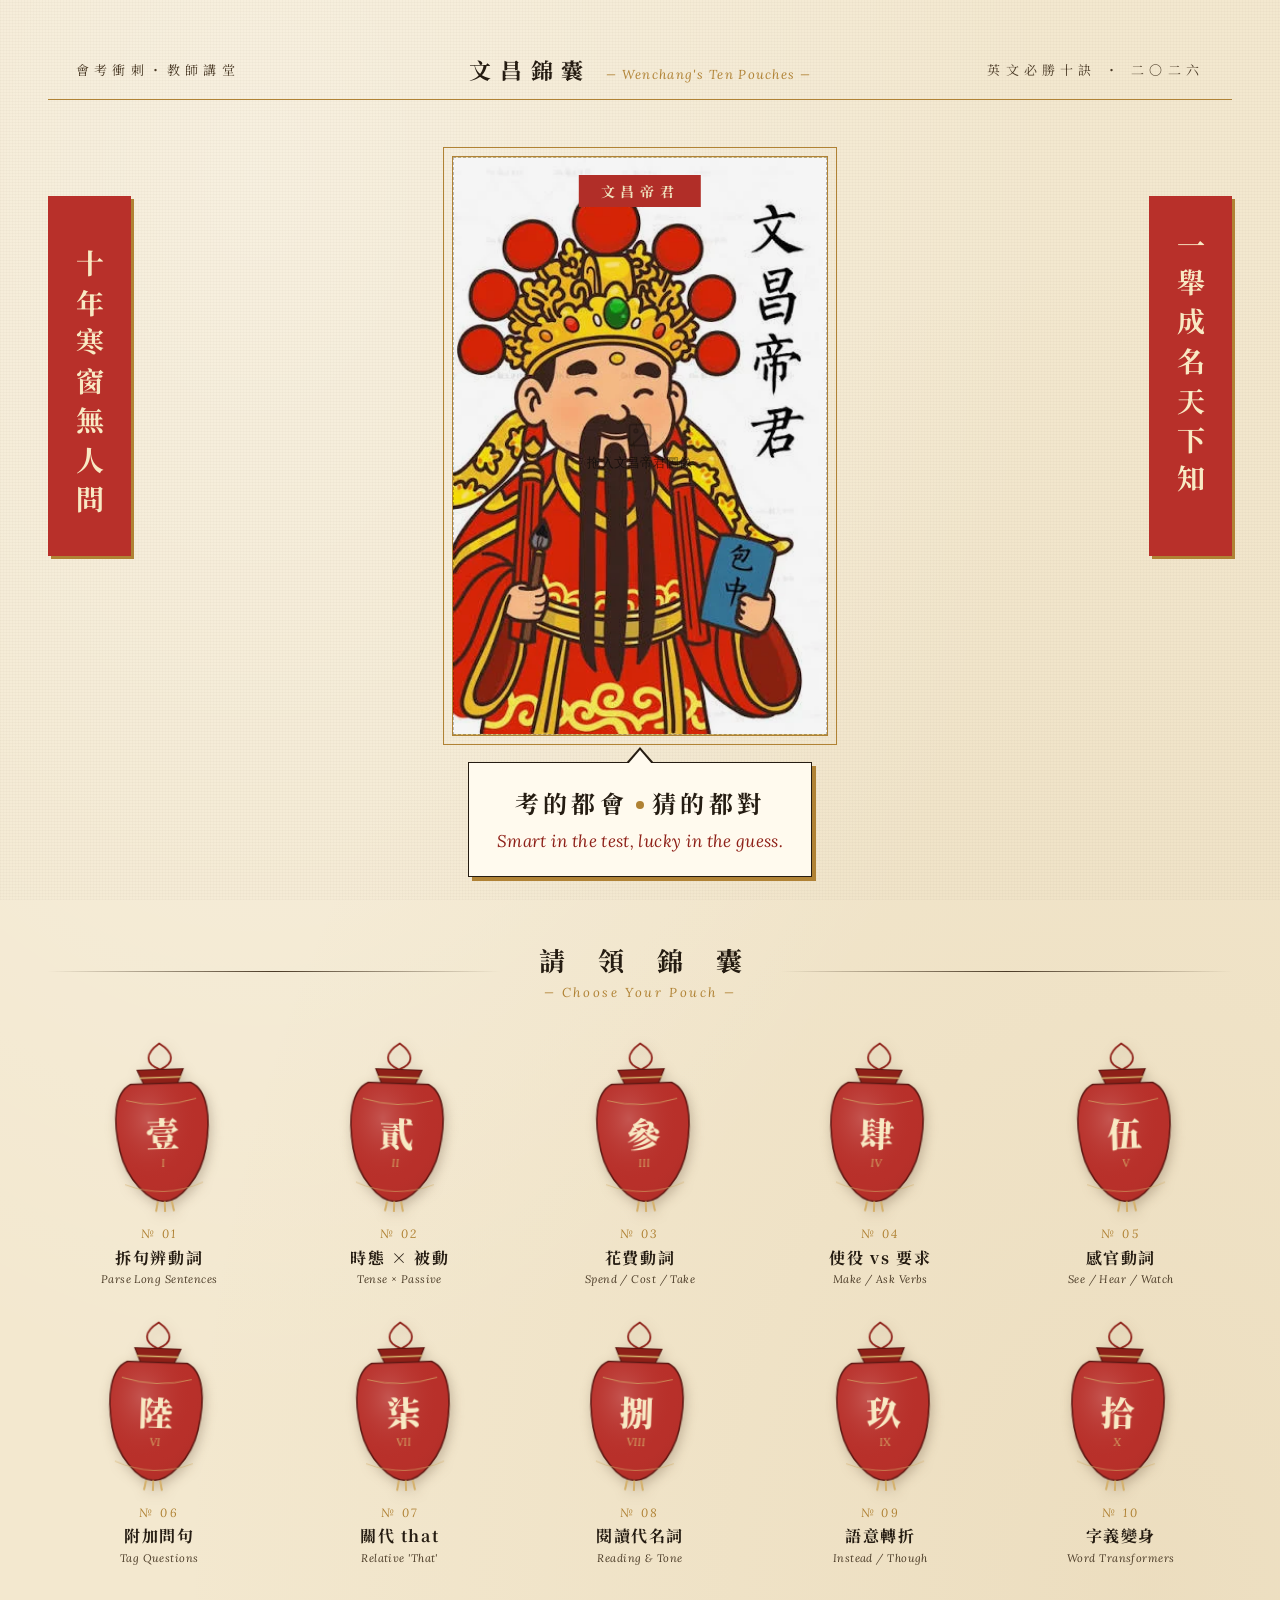
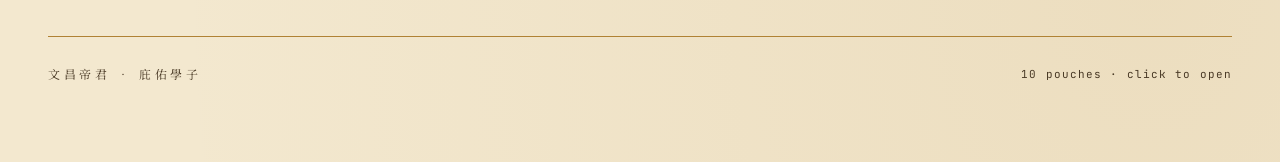
==== index.html @ 75e2dc9c "Add files via upload" ====
<!DOCTYPE html>
<html lang="zh-Hant">
<head>
<meta charset="UTF-8">
<title>文昌錦囊・會考英文必勝十訣</title>
<meta name="viewport" content="width=device-width,initial-scale=1">
<link rel="preconnect" href="https://fonts.googleapis.com">
<link rel="preconnect" href="https://fonts.gstatic.com" crossorigin>
<link href="https://fonts.googleapis.com/css2?family=Noto+Serif+TC:wght@400;600;700;900&family=Lora:ital,wght@0,400;0,600;1,400;1,600&family=JetBrains+Mono:wght@400;600&display=swap" rel="stylesheet">
<link rel="stylesheet" href="styles.css">
<link rel="preload" href="deity-preload.webp" as="image">
<link rel="preload" href=".image-slots.state.json" as="fetch" crossorigin="anonymous">
<script src="image-slot.js"></script>
<style>
  body { overflow-x: hidden; }
  .page {
    position: relative;
    z-index: 1;
    max-width: 1320px;
    margin: 0 auto;
    padding: 40px 48px 80px;
  }

  /* 頂部橫額 */
  .topbar {
    display: grid;
    grid-template-columns: 1fr auto 1fr;
    align-items: center;
    gap: 24px;
    padding: 14px 28px;
    border-bottom: 1px solid var(--gold);
    margin-bottom: 56px;
  }
  .topbar .side {
    font-family: "Noto Serif TC", serif;
    font-size: 13px;
    letter-spacing: 0.4em;
    color: var(--ink-soft);
  }
  .topbar .side.right { text-align: right; }
  .topbar .brand {
    display: inline-flex;
    align-items: baseline;
    gap: 14px;
    color: var(--ink);
  }
  .topbar .brand .cn {
    font-family: "Noto Serif TC", serif;
    font-weight: 700;
    font-size: 22px;
    letter-spacing: 0.4em;
  }
  .topbar .brand .en {
    font-family: "Lora", serif;
    font-style: italic;
    font-size: 13px;
    color: var(--gold);
    letter-spacing: 0.1em;
  }

  /* Hero 區 */
  .hero {
    display: grid;
    grid-template-columns: 1fr 1.05fr 1fr;
    gap: 32px;
    align-items: end;
    margin-bottom: 64px;
  }
  .hero-side {
    align-self: stretch;
    display: flex;
    flex-direction: column;
    gap: 16px;
    padding-top: 40px;
  }
  .hero-side.left {
    align-items: flex-end;
    text-align: right;
  }
  .couplet {
    font-family: "Noto Serif TC", serif;
    font-weight: 700;
    font-size: 28px;
    line-height: 1.9;
    color: var(--ink);
    letter-spacing: 0.4em;
    writing-mode: vertical-rl;
    text-orientation: upright;
    border: 1px solid var(--vermilion);
    background: var(--vermilion);
    color: #f8e9c4;
    padding: 32px 14px;
    box-shadow: 3px 3px 0 var(--gold);
    height: 360px;
  }
  .couplet.left  { margin-right: auto; }
  .couplet.right { margin-left: auto; }

  /* 中央：文昌帝君 */
  .deity-wrap {
    display: flex;
    flex-direction: column;
    align-items: center;
    gap: 26px;
  }
  .deity-frame {
    /* 預設比例：載入圖片後由 JS 依實際長寬比覆蓋 */
    width: 380px;
    height: 460px;
    max-width: 460px;
    max-height: 580px;
    border: 1px solid var(--gold);
    outline: 1px solid var(--gold);
    outline-offset: 8px;
    background:
      radial-gradient(ellipse at 50% 30%, rgba(255,236,180,0.6), transparent 70%),
      linear-gradient(180deg, #fbecc1 0%, #e8c97b 100%);
    position: relative;
    overflow: hidden;
  }
  .deity-frame image-slot {
    width: 100%;
    height: 100%;
    position: relative;
    z-index: 2;
  }
  .deity-frame .deity-static {
    position: absolute;
    inset: 0;
    width: 100%;
    height: 100%;
    object-fit: contain;
    z-index: 1;
    pointer-events: none;
  }
  .deity-frame .corner {
    position: absolute;
    width: 28px; height: 28px;
    border: 2px solid var(--vermilion);
  }
  .deity-frame .corner.tl { top: 8px; left: 8px; border-right: 0; border-bottom: 0; }
  .deity-frame .corner.tr { top: 8px; right: 8px; border-left: 0; border-bottom: 0; }
  .deity-frame .corner.bl { bottom: 8px; left: 8px; border-right: 0; border-top: 0; }
  .deity-frame .corner.br { bottom: 8px; right: 8px; border-left: 0; border-top: 0; }
  .deity-frame .top-tag {
    position: absolute;
    top: 18px; left: 50%;
    transform: translateX(-50%);
    background: var(--vermilion);
    color: #f8e9c4;
    padding: 6px 22px;
    font-family: "Noto Serif TC", serif;
    font-weight: 700;
    letter-spacing: 0.4em;
    font-size: 14px;
    z-index: 2;
  }

  /* 對話框 */
  .bubble {
    position: relative;
    background: #fffaee;
    border: 1.5px solid var(--ink);
    padding: 22px 28px 24px;
    max-width: 460px;
    box-shadow: 4px 4px 0 var(--gold);
  }
  .bubble::before {
    content: "";
    position: absolute;
    top: -16px; left: 50%;
    transform: translateX(-50%);
    width: 0; height: 0;
    border-left: 14px solid transparent;
    border-right: 14px solid transparent;
    border-bottom: 16px solid var(--ink);
  }
  .bubble::after {
    content: "";
    position: absolute;
    top: -13px; left: 50%;
    transform: translateX(-50%);
    width: 0; height: 0;
    border-left: 12px solid transparent;
    border-right: 12px solid transparent;
    border-bottom: 14px solid #fffaee;
  }
  .bubble .cn {
    font-family: "Noto Serif TC", serif;
    font-weight: 700;
    font-size: 24px;
    letter-spacing: 0.18em;
    color: var(--ink);
    margin: 0 0 10px;
    text-align: center;
  }
  .bubble .en {
    font-family: "Lora", serif;
    font-style: italic;
    font-size: 17px;
    color: var(--vermilion-deep);
    text-align: center;
    margin: 0;
    letter-spacing: 0.02em;
  }
  .bubble .punct {
    display: inline-block;
    width: 8px; height: 8px;
    background: var(--gold);
    margin: 0 8px;
    transform: translateY(-4px);
    border-radius: 50%;
  }

  /* 中段 SECTION 標題 */
  .section-head {
    display: grid;
    grid-template-columns: 1fr auto 1fr;
    align-items: center;
    gap: 26px;
    margin: 40px 0 36px;
  }
  .section-head .rule {
    height: 1px;
    background: linear-gradient(90deg, transparent, var(--ink-soft), transparent);
  }
  .section-head .label {
    display: inline-flex;
    flex-direction: column;
    align-items: center;
    gap: 6px;
  }
  .section-head .label .cn {
    font-family: "Noto Serif TC", serif;
    font-weight: 700;
    font-size: 26px;
    letter-spacing: 0.5em;
    padding-left: 0.5em;
    color: var(--ink);
  }
  .section-head .label .en {
    font-family: "Lora", serif;
    font-style: italic;
    font-size: 13px;
    color: var(--gold);
    letter-spacing: 0.2em;
  }

  /* 錦囊網格 */
  .pouches {
    display: grid;
    grid-template-columns: repeat(5, 1fr);
    gap: 28px 18px;
    margin-top: 8px;
  }
  .pouch {
    display: flex;
    flex-direction: column;
    align-items: center;
    text-decoration: none;
    color: inherit;
    cursor: pointer;
    transition: transform .25s ease;
  }
  .pouch:hover { transform: translateY(-8px); }
  .pouch:hover .pouch-svg { animation: sway 0.6s ease-in-out infinite alternate; }
  .pouch:hover .pouch-title { color: var(--vermilion-deep); }
  @keyframes sway {
    from { transform: rotate(-3deg); }
    to   { transform: rotate(3deg); }
  }

  .pouch-svg {
    width: 130px;
    height: auto;
    transform-origin: top center;
    filter: drop-shadow(2px 4px 6px rgba(60,30,10,0.25));
  }

  .pouch-meta {
    margin-top: 14px;
    text-align: center;
    line-height: 1.4;
  }
  .pouch-num {
    font-family: "Lora", serif;
    font-style: italic;
    font-size: 12px;
    color: var(--gold);
    letter-spacing: 0.2em;
    margin-bottom: 4px;
  }
  .pouch-title {
    font-family: "Noto Serif TC", serif;
    font-weight: 700;
    font-size: 16px;
    letter-spacing: 0.1em;
    color: var(--ink);
    transition: color .2s;
  }
  .pouch-en {
    font-family: "Lora", serif;
    font-style: italic;
    font-size: 11px;
    color: var(--ink-soft);
    margin-top: 3px;
    letter-spacing: 0.04em;
  }

  /* 底部 */
  .footer {
    margin-top: 70px;
    padding-top: 28px;
    border-top: 1px solid var(--gold);
    display: flex;
    justify-content: space-between;
    align-items: center;
    font-family: "Noto Serif TC", serif;
    font-size: 12px;
    color: var(--ink-soft);
    letter-spacing: 0.3em;
  }
  .footer .mono {
    font-family: "JetBrains Mono", monospace;
    font-style: normal;
    font-size: 11px;
    letter-spacing: 0.1em;
  }

  /* 響應式 */
  @media (max-width: 1100px) {
    .hero { grid-template-columns: 1fr; }
    .hero-side { display: none; }
    .pouches { grid-template-columns: repeat(2, 1fr); }
  }

  /* ── 鞭炮動畫 ── */
  #fireworks {
    position: fixed;
    inset: 0;
    width: 100vw;
    height: 100vh;
    pointer-events: none;
    z-index: 0;
    transition: opacity 0.8s ease;
  }
  #fireworks.done { opacity: 0; }
  /* 鞭炮串：左右兩條 */
  .firecracker-string {
    position: fixed;
    top: 0;
    width: 36px;
    height: 0;
    z-index: 0;
    pointer-events: none;
    animation: stringDrop 0.6s cubic-bezier(.34,1.56,.64,1) forwards;
  }

  /* 音效提示 */
  #sound-hint {
    position: fixed;
    bottom: 28px;
    right: 28px;
    z-index: 200;
    background: var(--ink);
    color: var(--paper-soft);
    font-family: "Noto Serif TC", serif;
    font-size: 13px;
    letter-spacing: 0.2em;
    padding: 10px 18px;
    border: 1px solid var(--gold);
    box-shadow: 3px 3px 0 var(--gold);
    cursor: pointer;
    opacity: 0;
    transform: translateY(8px);
    transition: opacity .4s, transform .4s;
    pointer-events: none;
  }
  #sound-hint.show {
    opacity: 1;
    transform: translateY(0);
    pointer-events: auto;
  }
  #sound-hint:hover { background: var(--vermilion-deep); }
  .firecracker-string.left  { left: 24px; }
  .firecracker-string.right { right: 24px; }
  @keyframes stringDrop {
    0%   { height: 0; }
    100% { height: 380px; }
  }
  .firecracker-string .rope {
    position: absolute;
    left: 50%;
    top: 0;
    width: 2px;
    height: 100%;
    background: #5a3a1a;
    transform: translateX(-50%);
  }
  .firecracker-string .fc {
    position: absolute;
    left: 50%;
    width: 20px;
    height: 36px;
    transform: translateX(-50%);
    background: linear-gradient(180deg, #d83a30 0%, #b8302a 50%, #8e2018 100%);
    border-radius: 3px;
    box-shadow:
      inset 0 0 0 1px rgba(0,0,0,0.2),
      0 2px 4px rgba(0,0,0,0.25);
  }
  .firecracker-string .fc::before,
  .firecracker-string .fc::after {
    content: "";
    position: absolute;
    left: 50%;
    transform: translateX(-50%);
    width: 1.5px;
    height: 5px;
    background: #d4b06a;
  }
  .firecracker-string .fc::before { top: -4px; }
  .firecracker-string .fc::after  { bottom: -4px; }
  .firecracker-string .fc.pop {
    animation: fcPop 0.3s ease-out forwards;
  }
  @keyframes fcPop {
    0%   { transform: translateX(-50%) scale(1); opacity: 1; }
    50%  { transform: translateX(-50%) scale(1.4); filter: brightness(2.5); }
    100% { transform: translateX(-50%) scale(0); opacity: 0; }
  }
</style>
</head>
<body>

<!-- 鞭炮動畫畫布 -->
<canvas id="fireworks"></canvas>

<!-- 兩串掛在頂部的鞭炮 -->
<div class="firecracker-string left" id="fc-left">
  <div class="rope"></div>
</div>
<div class="firecracker-string right" id="fc-right">
  <div class="rope"></div>
</div>

<!-- 音效提示（被瀏覽器擋住時顯示） -->
<div id="sound-hint">🔊　點 此 開 啟 鞭 炮 聲</div>

<div class="page" data-screen-label="首頁">

  <!-- 頂部 -->
  <div class="topbar">
    <div class="side">會考衝刺・教師講堂</div>
    <div class="brand">
      <span class="cn">文昌錦囊</span>
      <span class="en">— Wenchang's Ten Pouches —</span>
    </div>
    <div class="side right">英文必勝十訣 ・ 二〇二六</div>
  </div>

  <!-- HERO -->
  <div class="hero">
    <div class="hero-side left">
      <div class="couplet left">十年寒窗無人問</div>
    </div>

    <div class="deity-wrap">
      <div class="deity-frame">
        <div class="top-tag">文昌帝君</div>
        <span class="corner tl"></span>
        <span class="corner tr"></span>
        <span class="corner bl"></span>
        <span class="corner br"></span>
        <img class="deity-static" src="deity-preload.webp" alt="文昌帝君">
        <image-slot id="deity"
                    placeholder="拖入文昌帝君圖像"
                    shape="rect"
                    fit="contain"></image-slot>
      </div>

      <div class="bubble">
        <p class="cn">考的都會<span class="punct"></span>猜的都對</p>
        <p class="en">Smart in the test, lucky in the guess.</p>
      </div>
    </div>

    <div class="hero-side right">
      <div class="couplet right">一舉成名天下知</div>
    </div>
  </div>

  <!-- 錦囊區 -->
  <div class="section-head">
    <div class="rule"></div>
    <div class="label">
      <span class="cn">請  領  錦  囊</span>
      <span class="en">— Choose Your Pouch —</span>
    </div>
    <div class="rule"></div>
  </div>

  <div class="pouches" id="pouches"></div>

  <div class="footer">
    <span>文昌帝君  •  庇佑學子</span>
    <span class="mono">10 pouches · click to open</span>
  </div>
</div>

<!-- 錦囊 SVG 樣板（隱藏） -->
<svg width="0" height="0" style="position:absolute" aria-hidden="true">
  <defs>
    <!-- 錦囊圖形：作為符號使用 -->
    <symbol id="pouch-shape" viewBox="0 0 130 170">
      <!-- 上方束口繩 (掛繩) -->
      <path d="M 65 4 C 50 14, 50 24, 65 30 C 80 24, 80 14, 65 4 Z"
            fill="none" stroke="#8e2018" stroke-width="1.8"/>
      <!-- 上方束口 (梯形) -->
      <path d="M 42 30 L 88 30 L 82 44 L 48 44 Z"
            fill="#8e2018" stroke="#5c1611" stroke-width="1.2"/>
      <!-- 束繩橫線 -->
      <line x1="44" y1="38" x2="86" y2="38" stroke="#d4b06a" stroke-width="1.5"/>
      <!-- 錦囊主體 -->
      <path d="M 35 44
               C 18 52, 16 80, 22 110
               C 28 140, 50 162, 65 162
               C 80 162, 102 140, 108 110
               C 114 80, 112 52, 95 44
               Z"
            class="bag-body"
            fill="#b8302a" stroke="#5c1611" stroke-width="1.5"/>
      <!-- 內側陰影 -->
      <path d="M 35 44
               C 18 52, 16 80, 22 110
               C 28 140, 50 162, 65 162
               C 80 162, 102 140, 108 110
               C 114 80, 112 52, 95 44
               Z"
            fill="url(#bagShade)" opacity="0.6"/>
      <!-- 金邊紋飾 -->
      <path d="M 30 60 Q 65 70, 100 60" fill="none" stroke="#d4b06a" stroke-width="1" opacity="0.7"/>
      <path d="M 26 144 Q 65 160, 104 144" fill="none" stroke="#d4b06a" stroke-width="1" opacity="0.6"/>
      <!-- 下方流蘇 -->
      <line x1="58" y1="162" x2="56" y2="172" stroke="#d4b06a" stroke-width="2"/>
      <line x1="65" y1="162" x2="65" y2="174" stroke="#d4b06a" stroke-width="2"/>
      <line x1="72" y1="162" x2="74" y2="172" stroke="#d4b06a" stroke-width="2"/>
    </symbol>
    <radialGradient id="bagShade" cx="0.35" cy="0.3" r="0.9">
      <stop offset="0%" stop-color="#fff" stop-opacity="0.3"/>
      <stop offset="60%" stop-color="#b8302a" stop-opacity="0"/>
      <stop offset="100%" stop-color="#5c1611" stop-opacity="0.4"/>
    </radialGradient>
  </defs>
</svg>

<script>
  const POUCHES = [
    { num: "壹", en: "I",    title: "拆句辨動詞",  enSub: "Parse Long Sentences", href: "tip-01.html" },
    { num: "貳", en: "II",   title: "時態 × 被動",  enSub: "Tense × Passive",     href: "tip-02.html" },
    { num: "參", en: "III",  title: "花費動詞",     enSub: "Spend / Cost / Take", href: "tip-03.html" },
    { num: "肆", en: "IV",   title: "使役 vs 要求", enSub: "Make / Ask Verbs",    href: "tip-04.html" },
    { num: "伍", en: "V",    title: "感官動詞",     enSub: "See / Hear / Watch",  href: "tip-05.html" },
    { num: "陸", en: "VI",   title: "附加問句",     enSub: "Tag Questions",       href: "tip-06.html" },
    { num: "柒", en: "VII",  title: "關代 that",    enSub: "Relative 'That'",     href: "tip-07.html" },
    { num: "捌", en: "VIII", title: "閱讀代名詞",   enSub: "Reading & Tone",      href: "tip-08.html" },
    { num: "玖", en: "IX",   title: "語意轉折",     enSub: "Instead / Though",    href: "tip-09.html" },
    { num: "拾", en: "X",    title: "字義變身",     enSub: "Word Transformers",   href: "tip-10.html" },
  ];

  // 將每個錦囊渲染為一個元件
  const grid = document.getElementById("pouches");
  POUCHES.forEach((p, i) => {
    const a = document.createElement("a");
    a.className = "pouch";
    a.href = p.href;
    a.setAttribute("aria-label", `第 ${i+1} 錦囊：${p.title}`);
    a.innerHTML = `
      <svg class="pouch-svg" viewBox="0 0 130 175" aria-hidden="true">
        <use href="#pouch-shape"/>
        <text x="65" y="110" text-anchor="middle"
              font-family="Noto Serif TC, serif"
              font-weight="900"
              font-size="34"
              fill="#f8e9c4"
              style="letter-spacing:0">${p.num}</text>
        <text x="65" y="130" text-anchor="middle"
              font-family="Lora, serif"
              font-style="italic"
              font-size="11"
              fill="#d4b06a">${p.en}</text>
      </svg>
      <div class="pouch-meta">
        <div class="pouch-num">№ ${String(i+1).padStart(2,"0")}</div>
        <div class="pouch-title">${p.title}</div>
        <div class="pouch-en">${p.enSub}</div>
      </div>
    `;
    // 錯落感：奇偶交錯微旋
    a.querySelector('.pouch-svg').style.transform = `rotate(${i%2===0?-2:2}deg)`;
    grid.appendChild(a);
  });

  // ── 文昌帝君圖：讀取圖片實際比例，自動貼合相框 ──
  (function fitDeityFrame(){
    const slot = document.getElementById('deity');
    const frame = document.querySelector('.deity-frame');
    const staticImg = document.querySelector('.deity-static');
    const MAX_W = 460, MAX_H = 580, MIN_W = 280;
    if (!frame) return;

    function applyRatio(ratio) {
      let w = MAX_W, h = w / ratio;
      if (h > MAX_H) { h = MAX_H; w = h * ratio; }
      if (w < MIN_W) { w = MIN_W; h = w / ratio; }
      frame.style.width  = Math.round(w) + 'px';
      frame.style.height = Math.round(h) + 'px';
    }

    // 1) 立刻從靜態 preload 圖片取比例（最快）
    function fromStatic() {
      if (staticImg && staticImg.naturalWidth && staticImg.naturalHeight) {
        applyRatio(staticImg.naturalWidth / staticImg.naturalHeight);
        return true;
      }
      return false;
    }
    if (!fromStatic() && staticImg) {
      staticImg.addEventListener('load', fromStatic);
    }

    // 2) 等使用者拖入新圖片後，從 image-slot 取比例
    function fromSlot() {
      if (!slot) return;
      const img = slot.shadowRoot?.querySelector('img') || slot.querySelector('img');
      if (!img || !img.naturalWidth || !img.naturalHeight) return;
      applyRatio(img.naturalWidth / img.naturalHeight);
      // image-slot 已載入了新圖 → 隱藏 preload 靜態圖
      if (staticImg) staticImg.style.display = 'none';
    }
    const tryResize = () => {
      fromSlot();
      const img = slot?.shadowRoot?.querySelector('img') || slot?.querySelector('img');
      if (img && !img.dataset._fitHooked) {
        img.dataset._fitHooked = '1';
        img.addEventListener('load', fromSlot);
      }
    };
    if (slot) {
      new MutationObserver(tryResize).observe(slot, {attributes: true, childList: true, subtree: true});
      if (slot.shadowRoot) new MutationObserver(tryResize).observe(slot.shadowRoot, {childList: true, subtree: true});
      setTimeout(tryResize, 100);
      setTimeout(tryResize, 600);
    }
  })();

  // ── 鞭炮動畫（開場） ──
  (function fireworks(){
    const canvas = document.getElementById('fireworks');
    const ctx = canvas.getContext('2d');
    let DPR = Math.min(window.devicePixelRatio || 1, 2);
    let W, H;
    function resize() {
      W = canvas.clientWidth = window.innerWidth;
      H = canvas.clientHeight = window.innerHeight;
      canvas.width = W * DPR;
      canvas.height = H * DPR;
      ctx.setTransform(DPR, 0, 0, DPR, 0, 0);
    }
    resize();
    window.addEventListener('resize', resize);

    // ── 音效系統 ──
    const audio = (function(){
      const AC = window.AudioContext || window.webkitAudioContext;
      if (!AC) return { pop: ()=>{}, boom: ()=>{}, resume: ()=>{} };
      const ctxA = new AC();
      // 主音量
      const master = ctxA.createGain();
      master.gain.value = 0.55;
      master.connect(ctxA.destination);

      function popSound(when, vol){
        // 鞭炮「啪」聲 = 短促噪音 + bandpass
        const dur = 0.09;
        const len = Math.floor(ctxA.sampleRate * dur);
        const buf = ctxA.createBuffer(1, len, ctxA.sampleRate);
        const d = buf.getChannelData(0);
        for (let i=0;i<len;i++){
          const env = Math.pow(1 - i/len, 2.5);
          d[i] = (Math.random()*2 - 1) * env;
        }
        const src = ctxA.createBufferSource();
        src.buffer = buf;
        const bp = ctxA.createBiquadFilter();
        bp.type = 'bandpass';
        bp.frequency.value = 1400 + Math.random()*1200;
        bp.Q.value = 0.7;
        const g = ctxA.createGain();
        g.gain.value = vol;
        src.connect(bp).connect(g).connect(master);
        src.start(when);
        src.stop(when + dur + 0.02);
      }

      function boomSound(when, vol){
        // 低頻悶響（大爆炸）
        const dur = 0.35;
        const o = ctxA.createOscillator();
        o.type = 'sine';
        o.frequency.setValueAtTime(120, when);
        o.frequency.exponentialRampToValueAtTime(40, when + dur);
        const g = ctxA.createGain();
        g.gain.setValueAtTime(0, when);
        g.gain.linearRampToValueAtTime(vol, when + 0.01);
        g.gain.exponentialRampToValueAtTime(0.001, when + dur);
        o.connect(g).connect(master);
        o.start(when);
        o.stop(when + dur + 0.05);

        // 加一層噪音爆破
        const len = Math.floor(ctxA.sampleRate * 0.15);
        const buf = ctxA.createBuffer(1, len, ctxA.sampleRate);
        const dd = buf.getChannelData(0);
        for (let i=0;i<len;i++){
          dd[i] = (Math.random()*2-1) * Math.pow(1 - i/len, 1.5);
        }
        const n = ctxA.createBufferSource();
        n.buffer = buf;
        const lp = ctxA.createBiquadFilter();
        lp.type = 'lowpass';
        lp.frequency.value = 800;
        const ng = ctxA.createGain();
        ng.gain.value = vol * 0.8;
        n.connect(lp).connect(ng).connect(master);
        n.start(when);
      }

      return {
        get state() { return ctxA.state; },
        resume: () => ctxA.resume(),
        time: () => ctxA.currentTime,
        pop:  (delaySec=0, vol=0.5) => popSound(ctxA.currentTime + delaySec, vol),
        boom: (delaySec=0, vol=0.5) => boomSound(ctxA.currentTime + delaySec, vol),
      };
    })();

    // 嘗試自動播放；若被擋住，顯示提示
    const hint = document.getElementById('sound-hint');
    let audioStarted = false;
    function startAudio(){
      audio.resume().then(()=>{
        audioStarted = audio.state === 'running';
        if (audioStarted) hint?.classList.remove('show');
      }).catch(()=>{});
    }
    // 先嘗試一次
    audio.resume().then(()=>{
      if (audio.state === 'running') {
        audioStarted = true;
      } else {
        hint?.classList.add('show');
      }
    }).catch(()=>{
      hint?.classList.add('show');
    });
    // 任何互動後啟動
    ['click','keydown','touchstart'].forEach(ev =>
      window.addEventListener(ev, startAudio, { once: false })
    );
    hint?.addEventListener('click', () => {
      startAudio();
      hint.classList.remove('show');
    });

    const parts = [];
    const RED   = ['#b8302a','#d83a30','#e85a3a','#8e2018','#c8332a'];
    const GOLD  = ['#d4b06a','#e8c97b','#b08234','#f3d98a'];
    const PAPER = ['#b8302a','#d83a30','#c8332a','#e8c97b','#d4b06a'];

    function rand(a,b){ return a + Math.random()*(b-a); }
    function pick(arr){ return arr[Math.floor(Math.random()*arr.length)]; }

    // 一次爆炸：圓形噴射 + 紙屑
    function burst(x, y){
      // 音效：大爆炸（boom + pop）
      if (audioStarted) {
        audio.boom(0, 0.5 + Math.random()*0.2);
        audio.pop(0.02, 0.6);
        audio.pop(0.06, 0.4);
      }
      const n = 40 + Math.floor(Math.random()*20);
      for (let i=0;i<n;i++){
        const a = (Math.PI*2)*i/n + Math.random()*0.3;
        const v = rand(2.2, 5.5);
        parts.push({
          kind: 'spark',
          x, y,
          vx: Math.cos(a)*v,
          vy: Math.sin(a)*v,
          life: rand(0.7, 1.3),
          age: 0,
          size: rand(1.6, 3.2),
          color: Math.random() < 0.6 ? pick(RED) : pick(GOLD),
          trail: rand(8, 16),
        });
      }
      // 紙屑：方塊，受重力，旋轉
      for (let i=0;i<22;i++){
        const a = rand(-Math.PI, Math.PI);
        const v = rand(2, 5);
        parts.push({
          kind: 'paper',
          x, y,
          vx: Math.cos(a)*v,
          vy: Math.sin(a)*v - rand(0,1),
          rot: rand(0, Math.PI*2),
          vr:  rand(-0.25, 0.25),
          life: rand(2.2, 3.2),
          age: 0,
          w: rand(5, 9),
          h: rand(8, 14),
          color: pick(PAPER),
        });
      }
      // 中心閃光（短暫白光）
      parts.push({
        kind: 'flash',
        x, y,
        age: 0,
        life: 0.25,
        r: rand(40, 70),
      });
    }

    // 安排數波爆炸 + 串鞭炮逐顆爆破
    const t0 = performance.now();
    const schedule = [
      { t: 0,   x: W*0.50, y: H*0.55 },
      { t: 250, x: W*0.18, y: H*0.40 },
      { t: 500, x: W*0.82, y: H*0.42 },
      { t: 800, x: W*0.30, y: H*0.30 },
      { t: 1050,x: W*0.70, y: H*0.30 },
      { t: 1350,x: W*0.50, y: H*0.20 },
      { t: 1700,x: W*0.15, y: H*0.62 },
      { t: 1850,x: W*0.85, y: H*0.62 },
      { t: 2200,x: W*0.50, y: H*0.50 },
    ];
    schedule.forEach(s => setTimeout(()=> burst(s.x, s.y), s.t));

    // 串鞭炮逐顆爆破（在串掛下後 0.6s 開始）
    function buildString(id, side){
      const el = document.getElementById(id);
      const n = 10;
      for (let i=0;i<n;i++){
        const fc = document.createElement('div');
        fc.className = 'fc';
        fc.style.top = (20 + i*34) + 'px';
        el.appendChild(fc);
      }
      const x = side === 'left' ? 42 : window.innerWidth - 42;
      setTimeout(()=>{
        el.querySelectorAll('.fc').forEach((fc, i)=>{
          setTimeout(()=>{
            fc.classList.add('pop');
            // 音效：每顆鞭炮的小「啪」聲
            if (audioStarted) audio.pop(0, 0.35 + Math.random()*0.15);
            // 同步噴出小爆炸
            const y = 20 + i*34 + 18;
            const mini = 15;
            for (let k=0;k<mini;k++){
              const a = (Math.PI*2)*k/mini;
              const v = rand(1.5, 3);
              parts.push({
                kind:'spark', x, y,
                vx: Math.cos(a)*v, vy: Math.sin(a)*v - 1,
                life: rand(0.4,0.8), age: 0,
                size: rand(1.2, 2.2),
                color: Math.random()<0.5?pick(RED):pick(GOLD),
                trail: 6,
              });
            }
          }, i*110);
        });
      }, 600);
    }
    buildString('fc-left', 'left');
    buildString('fc-right','right');

    let lastT = performance.now();
    function loop(now){
      const dt = Math.min(0.05, (now - lastT)/1000);
      lastT = now;
      // 用半透明黑製造殘影 — 但因為我們要透明背景，改用 globalCompositeOperation
      ctx.clearRect(0, 0, W, H);

      // 後製：在透明畫布上畫粒子；殘影用粒子自身 alpha 處理
      for (let i = parts.length - 1; i >= 0; i--) {
        const p = parts[i];
        p.age += dt;
        if (p.age >= p.life) { parts.splice(i,1); continue; }
        const tnorm = p.age / p.life;

        if (p.kind === 'spark') {
          p.vy += dt * 1.4;            // 輕微重力
          p.vx *= (1 - dt*0.6);        // 空氣阻力
          p.vy *= (1 - dt*0.4);
          p.x += p.vx;
          p.y += p.vy;
          const alpha = 1 - tnorm;
          ctx.globalCompositeOperation = 'lighter';
          // 拖尾
          const tx = p.x - p.vx*0.8;
          const ty = p.y - p.vy*0.8;
          const grad = ctx.createLinearGradient(tx, ty, p.x, p.y);
          grad.addColorStop(0, hexA(p.color, 0));
          grad.addColorStop(1, hexA(p.color, alpha));
          ctx.strokeStyle = grad;
          ctx.lineWidth = p.size;
          ctx.lineCap = 'round';
          ctx.beginPath();
          ctx.moveTo(tx, ty);
          ctx.lineTo(p.x, p.y);
          ctx.stroke();
          ctx.globalCompositeOperation = 'source-over';
        } else if (p.kind === 'paper') {
          p.vy += dt * 3.0;            // 紙屑重力較大
          p.vx *= (1 - dt*0.3);
          p.x += p.vx;
          p.y += p.vy;
          p.rot += p.vr;
          const alpha = tnorm < 0.85 ? 1 : (1 - (tnorm-0.85)/0.15);
          ctx.save();
          ctx.translate(p.x, p.y);
          ctx.rotate(p.rot);
          ctx.fillStyle = hexA(p.color, alpha);
          ctx.fillRect(-p.w/2, -p.h/2, p.w, p.h);
          // 紙屑金邊
          ctx.fillStyle = hexA('#d4b06a', alpha*0.4);
          ctx.fillRect(-p.w/2, -p.h/2, p.w, 1.2);
          ctx.restore();
        } else if (p.kind === 'flash') {
          const r = p.r * (0.4 + tnorm*1.4);
          const alpha = (1 - tnorm) * 0.8;
          const g = ctx.createRadialGradient(p.x, p.y, 0, p.x, p.y, r);
          g.addColorStop(0, `rgba(255,240,200,${alpha})`);
          g.addColorStop(0.5, `rgba(255,180,120,${alpha*0.5})`);
          g.addColorStop(1, `rgba(255,120,80,0)`);
          ctx.globalCompositeOperation = 'lighter';
          ctx.fillStyle = g;
          ctx.beginPath(); ctx.arc(p.x, p.y, r, 0, Math.PI*2); ctx.fill();
          ctx.globalCompositeOperation = 'source-over';
        }
      }

      // 動畫結束：粒子清空 且 已超過總時長 → 淡出 & 移除畫布
      if (parts.length === 0 && (now - t0) > 3000) {
        canvas.classList.add('done');
        document.getElementById('fc-left')?.classList.add('done');
        document.getElementById('fc-right')?.classList.add('done');
        setTimeout(()=>{
          canvas.remove();
          document.getElementById('fc-left')?.remove();
          document.getElementById('fc-right')?.remove();
        }, 900);
        return;
      }
      requestAnimationFrame(loop);
    }
    requestAnimationFrame(loop);

    function hexA(hex, a){
      const h = hex.replace('#','');
      const r = parseInt(h.substr(0,2),16);
      const g = parseInt(h.substr(2,2),16);
      const b = parseInt(h.substr(4,2),16);
      return `rgba(${r},${g},${b},${a})`;
    }
  })();
</script>

</body>
</html>
---- styles.css ----
/* 文昌錦囊 — 共用樣式 */
:root {
  --paper:        #f3e8cf;
  --paper-deep:   #ead7af;
  --paper-soft:   #faf2dc;
  --ink:          #251c12;
  --ink-soft:     #4a3a26;
  --vermilion:    #b8302a;
  --vermilion-deep:#8e2018;
  --gold:         #b08234;
  --gold-soft:    #d4b06a;
  --jade:         #4a6b4d;
  --seal-red:     #c8332a;
}

* { box-sizing: border-box; }
html, body { margin: 0; padding: 0; }
body {
  font-family: "Noto Serif TC", "PingFang TC", "Songti TC", serif;
  background: var(--paper);
  color: var(--ink);
  min-height: 100vh;
  -webkit-font-smoothing: antialiased;
  background-image:
    radial-gradient(ellipse at 20% 10%, rgba(255,255,255,0.35), transparent 55%),
    radial-gradient(ellipse at 90% 90%, rgba(176,130,52,0.10), transparent 60%);
}

/* 宣紙紋理（細微噪點） */
body::before {
  content: "";
  position: fixed; inset: 0;
  pointer-events: none;
  background-image:
    repeating-linear-gradient(0deg, rgba(74,58,38,0.025) 0 1px, transparent 1px 3px),
    repeating-linear-gradient(90deg, rgba(74,58,38,0.020) 0 1px, transparent 1px 3px);
  mix-blend-mode: multiply;
  z-index: 0;
}

a { color: var(--vermilion-deep); text-decoration: none; }

/* 邊框：仿古卷軸內框 */
.scroll-frame {
  border: 1px solid var(--gold);
  outline: 1px solid var(--gold);
  outline-offset: 6px;
  position: relative;
}

/* 印章 */
.seal {
  display: inline-grid;
  place-items: center;
  width: 56px; height: 56px;
  background: var(--seal-red);
  color: #fff8e6;
  font-family: "Noto Serif TC", serif;
  font-weight: 900;
  font-size: 22px;
  letter-spacing: -2px;
  line-height: 1;
  transform: rotate(-3deg);
  box-shadow: inset 0 0 0 2px #fff8e6, inset 0 0 0 3px var(--seal-red);
  filter: drop-shadow(1px 1px 0 rgba(0,0,0,0.15));
}
.seal-lg { width: 84px; height: 84px; font-size: 32px; }

/* 直書 */
.vertical {
  writing-mode: vertical-rl;
  text-orientation: upright;
  letter-spacing: 0.2em;
}

/* 標題 */
.title-cn {
  font-family: "Noto Serif TC", serif;
  font-weight: 900;
  letter-spacing: 0.08em;
}
.title-en {
  font-family: "Lora", "Cormorant Garamond", Georgia, serif;
  font-style: italic;
}
.mono {
  font-family: "JetBrains Mono", "IBM Plex Mono", ui-monospace, monospace;
}

/* 共用按鈕（返回首頁） */
.back-btn {
  display: inline-flex;
  align-items: center;
  gap: 8px;
  padding: 10px 18px;
  background: transparent;
  border: 1px solid var(--ink-soft);
  color: var(--ink);
  border-radius: 999px;
  font-family: "Noto Serif TC", serif;
  font-size: 15px;
  letter-spacing: 0.08em;
  transition: background .2s, color .2s;
}
.back-btn:hover { background: var(--ink); color: var(--paper-soft); }
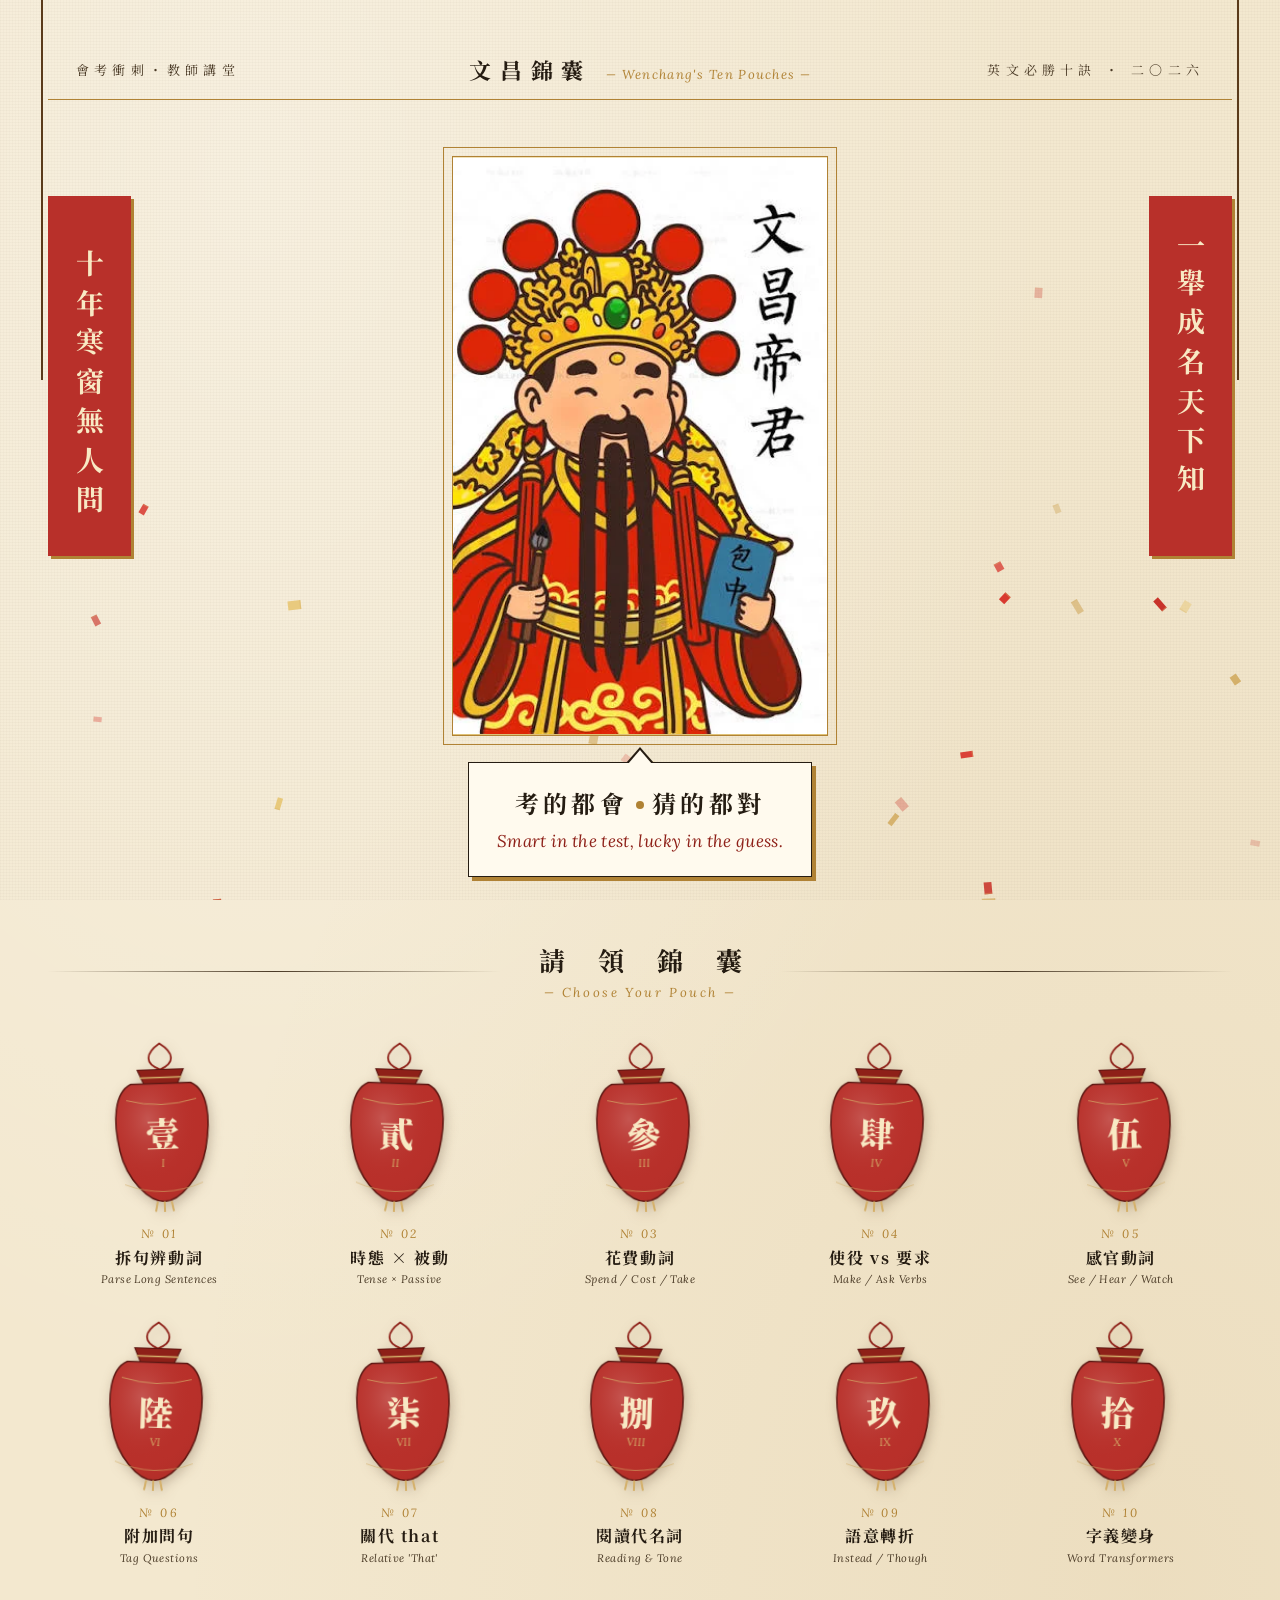
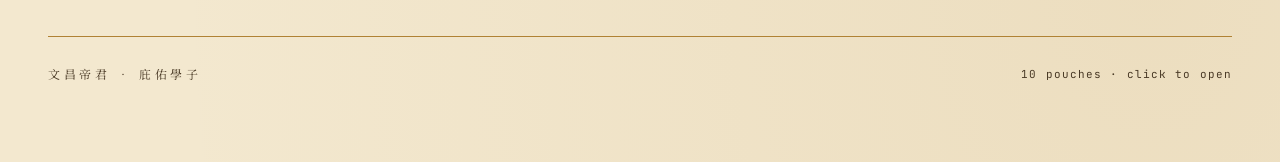
==== commit b0949da5: "Add files via upload" ====
--- a/index.html
+++ b/index.html
@@ -474,6 +474,7 @@
         <span class="corner br"></span>
         <img class="deity-static" src="deity-preload.webp" alt="文昌帝君">
         <image-slot id="deity"
+                    src="deity-preload.webp"
                     placeholder="拖入文昌帝君圖像"
                     shape="rect"
                     fit="contain"></image-slot>
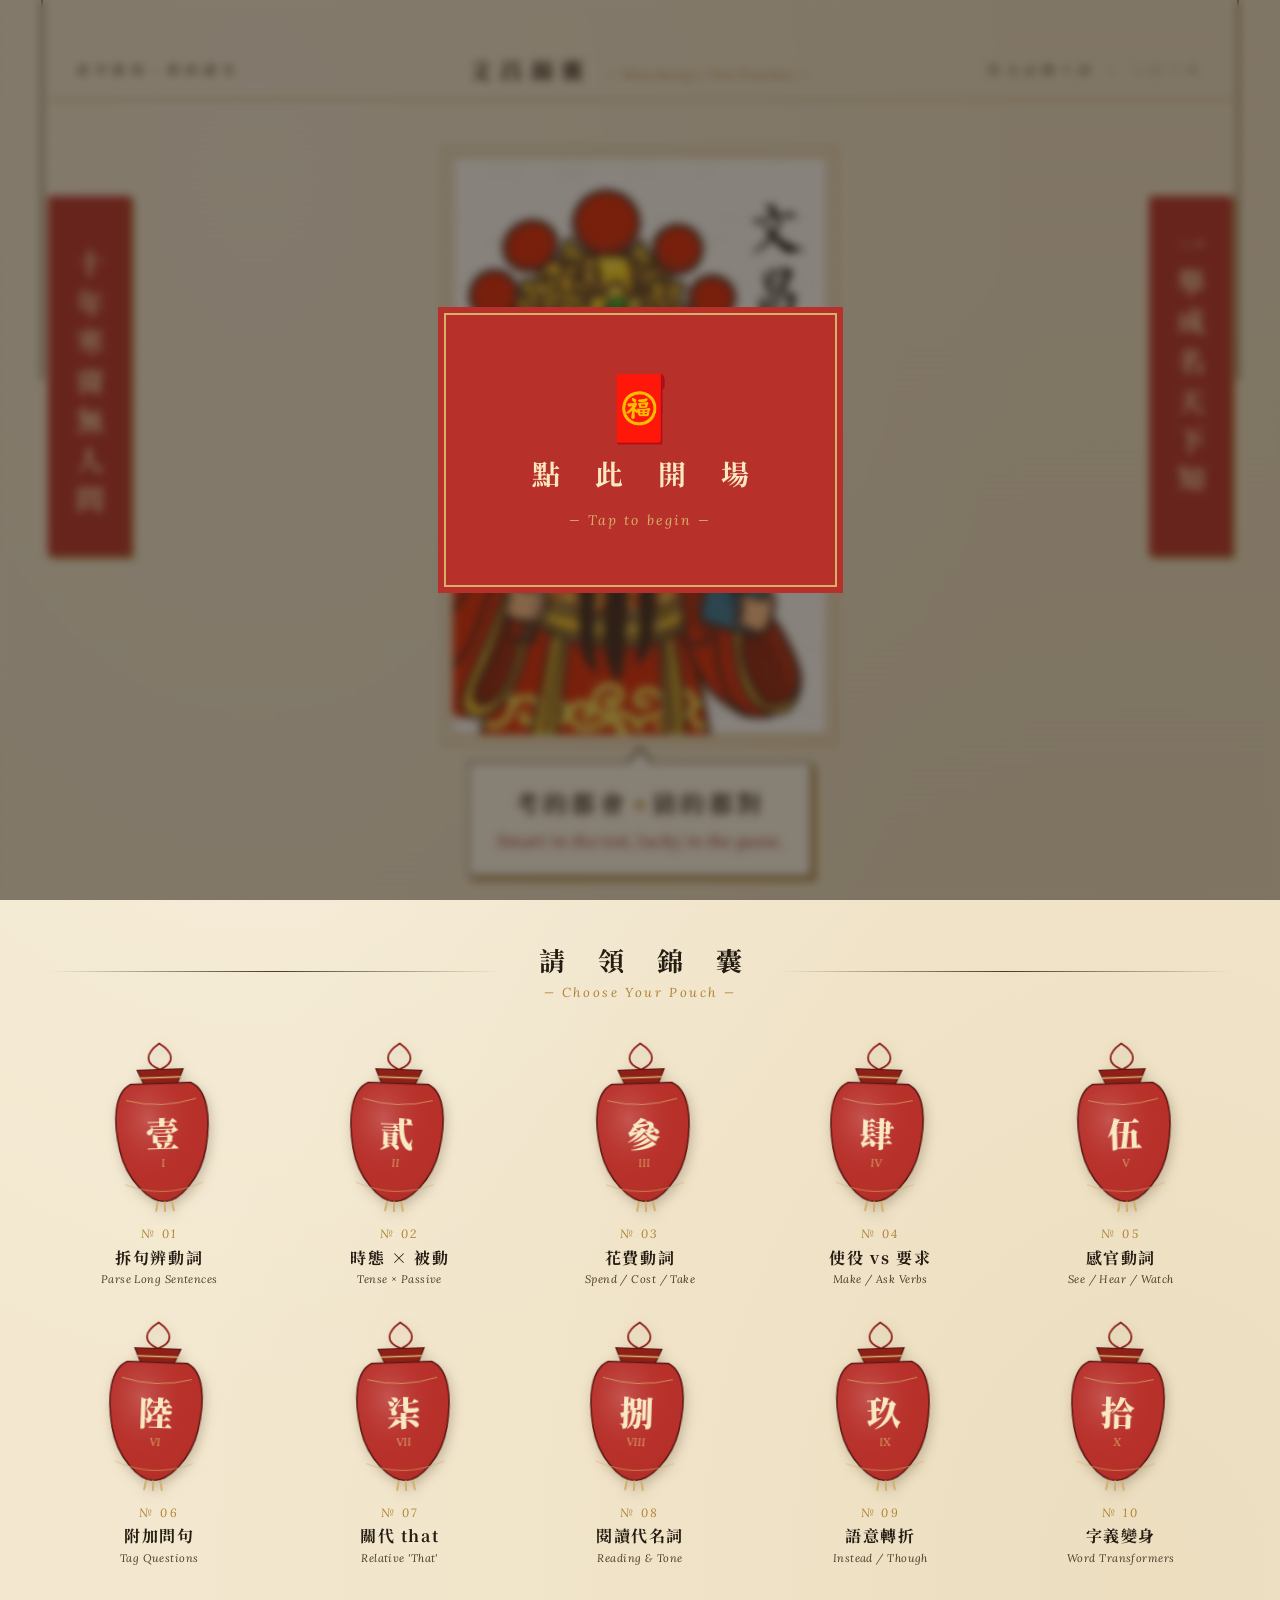
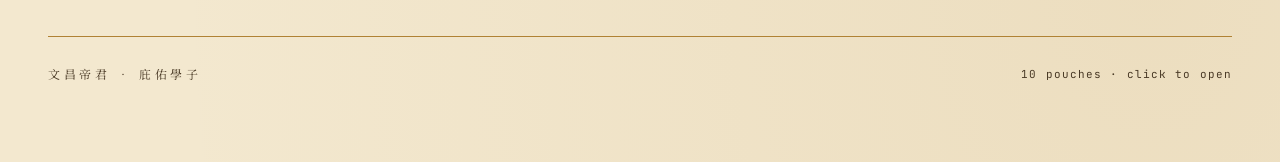
==== commit 1babf919: "Add files via upload" ====
--- a/index.html
+++ b/index.html
@@ -359,29 +359,63 @@
   /* 音效提示 */
   #sound-hint {
     position: fixed;
-    bottom: 28px;
-    right: 28px;
+    inset: 0;
     z-index: 200;
-    background: var(--ink);
-    color: var(--paper-soft);
+    display: flex;
+    align-items: center;
+    justify-content: center;
+    background: rgba(37, 28, 18, 0.55);
+    backdrop-filter: blur(4px);
+    -webkit-backdrop-filter: blur(4px);
+    opacity: 0;
+    pointer-events: none;
+    transition: opacity .4s;
+    cursor: pointer;
     font-family: "Noto Serif TC", serif;
-    font-size: 13px;
-    letter-spacing: 0.2em;
-    padding: 10px 18px;
-    border: 1px solid var(--gold);
-    box-shadow: 3px 3px 0 var(--gold);
-    cursor: pointer;
-    opacity: 0;
-    transform: translateY(8px);
-    transition: opacity .4s, transform .4s;
-    pointer-events: none;
   }
   #sound-hint.show {
     opacity: 1;
-    transform: translateY(0);
     pointer-events: auto;
   }
-  #sound-hint:hover { background: var(--vermilion-deep); }
+  #sound-hint .start-btn {
+    display: flex;
+    flex-direction: column;
+    align-items: center;
+    gap: 18px;
+    padding: 56px 72px;
+    background: var(--vermilion);
+    color: #f8e9c4;
+    border: 2px solid var(--gold-soft);
+    box-shadow:
+      0 0 0 6px var(--vermilion),
+      6px 6px 0 var(--gold);
+    transition: transform .25s ease, box-shadow .25s ease;
+    animation: pulse-btn 1.6s ease-in-out infinite;
+  }
+  #sound-hint .start-btn:hover {
+    transform: scale(1.05);
+  }
+  #sound-hint .start-icon {
+    font-size: 64px;
+    line-height: 1;
+  }
+  #sound-hint .start-cn {
+    font-size: 28px;
+    font-weight: 700;
+    letter-spacing: 0.5em;
+    text-indent: 0.5em;
+  }
+  #sound-hint .start-en {
+    font-family: "Lora", serif;
+    font-style: italic;
+    font-size: 14px;
+    color: var(--gold-soft);
+    letter-spacing: 0.15em;
+  }
+  @keyframes pulse-btn {
+    0%, 100% { box-shadow: 0 0 0 6px var(--vermilion), 6px 6px 0 var(--gold); }
+    50%      { box-shadow: 0 0 0 6px var(--vermilion), 6px 6px 0 var(--gold), 0 0 40px rgba(212,176,106,0.5); }
+  }
   .firecracker-string.left  { left: 24px; }
   .firecracker-string.right { right: 24px; }
   @keyframes stringDrop {
@@ -444,8 +478,14 @@
   <div class="rope"></div>
 </div>
 
-<!-- 音效提示（被瀏覽器擋住時顯示） -->
-<div id="sound-hint">🔊　點 此 開 啟 鞭 炮 聲</div>
+<!-- 開場提示（點此放鞭炮） -->
+<div id="sound-hint">
+  <div class="start-btn">
+    <div class="start-icon">🧧</div>
+    <div class="start-cn">點 此 開 場</div>
+    <div class="start-en">— Tap to begin —</div>
+  </div>
+</div>
 
 <div class="page" data-screen-label="首頁">
 
@@ -749,30 +789,30 @@
     // 嘗試自動播放；若被擋住，顯示提示
     const hint = document.getElementById('sound-hint');
     let audioStarted = false;
+    let showStarted = false;
     function startAudio(){
-      audio.resume().then(()=>{
+      return audio.resume().then(()=>{
         audioStarted = audio.state === 'running';
-        if (audioStarted) hint?.classList.remove('show');
       }).catch(()=>{});
     }
-    // 先嘗試一次
-    audio.resume().then(()=>{
-      if (audio.state === 'running') {
-        audioStarted = true;
-      } else {
-        hint?.classList.add('show');
-      }
-    }).catch(()=>{
-      hint?.classList.add('show');
-    });
-    // 任何互動後啟動
-    ['click','keydown','touchstart'].forEach(ev =>
-      window.addEventListener(ev, startAudio, { once: false })
+    function startShow(){
+      if (showStarted) return;
+      showStarted = true;
+      hint?.classList.remove('show');
+      t0 = performance.now();
+      // 啟動鞭炮與排程
+      schedule.forEach(s => setTimeout(()=> burst(s.x, s.y), s.t));
+      buildString('fc-left', 'left');
+      buildString('fc-right','right');
+    }
+    function unlockAndStart(){
+      startAudio().then(startShow);
+    }
+    // 顯示開始提示（任何裝置都顯示，因為手機/平板必須先互動）
+    hint?.classList.add('show');
+    ['click','keydown','touchstart','pointerdown'].forEach(ev =>
+      window.addEventListener(ev, unlockAndStart, { once: true })
     );
-    hint?.addEventListener('click', () => {
-      startAudio();
-      hint.classList.remove('show');
-    });
 
     const parts = [];
     const RED   = ['#b8302a','#d83a30','#e85a3a','#8e2018','#c8332a'];
@@ -835,7 +875,7 @@
     }
 
     // 安排數波爆炸 + 串鞭炮逐顆爆破
-    const t0 = performance.now();
+    let t0 = performance.now();
     const schedule = [
       { t: 0,   x: W*0.50, y: H*0.55 },
       { t: 250, x: W*0.18, y: H*0.40 },
@@ -847,8 +887,7 @@
       { t: 1850,x: W*0.85, y: H*0.62 },
       { t: 2200,x: W*0.50, y: H*0.50 },
     ];
-    schedule.forEach(s => setTimeout(()=> burst(s.x, s.y), s.t));
-
+    // ↑ 排程由 startShow() 觸發，不在這裡立即執行
     // 串鞭炮逐顆爆破（在串掛下後 0.6s 開始）
     function buildString(id, side){
       const el = document.getElementById(id);
@@ -885,8 +924,7 @@
         });
       }, 600);
     }
-    buildString('fc-left', 'left');
-    buildString('fc-right','right');
+    // buildString 由 startShow() 在使用者點擊後呼叫
 
     let lastT = performance.now();
     function loop(now){
@@ -955,7 +993,7 @@
       }
 
       // 動畫結束：粒子清空 且 已超過總時長 → 淡出 & 移除畫布
-      if (parts.length === 0 && (now - t0) > 3000) {
+      if (showStarted && parts.length === 0 && (now - t0) > 3000) {
         canvas.classList.add('done');
         document.getElementById('fc-left')?.classList.add('done');
         document.getElementById('fc-right')?.classList.add('done');
